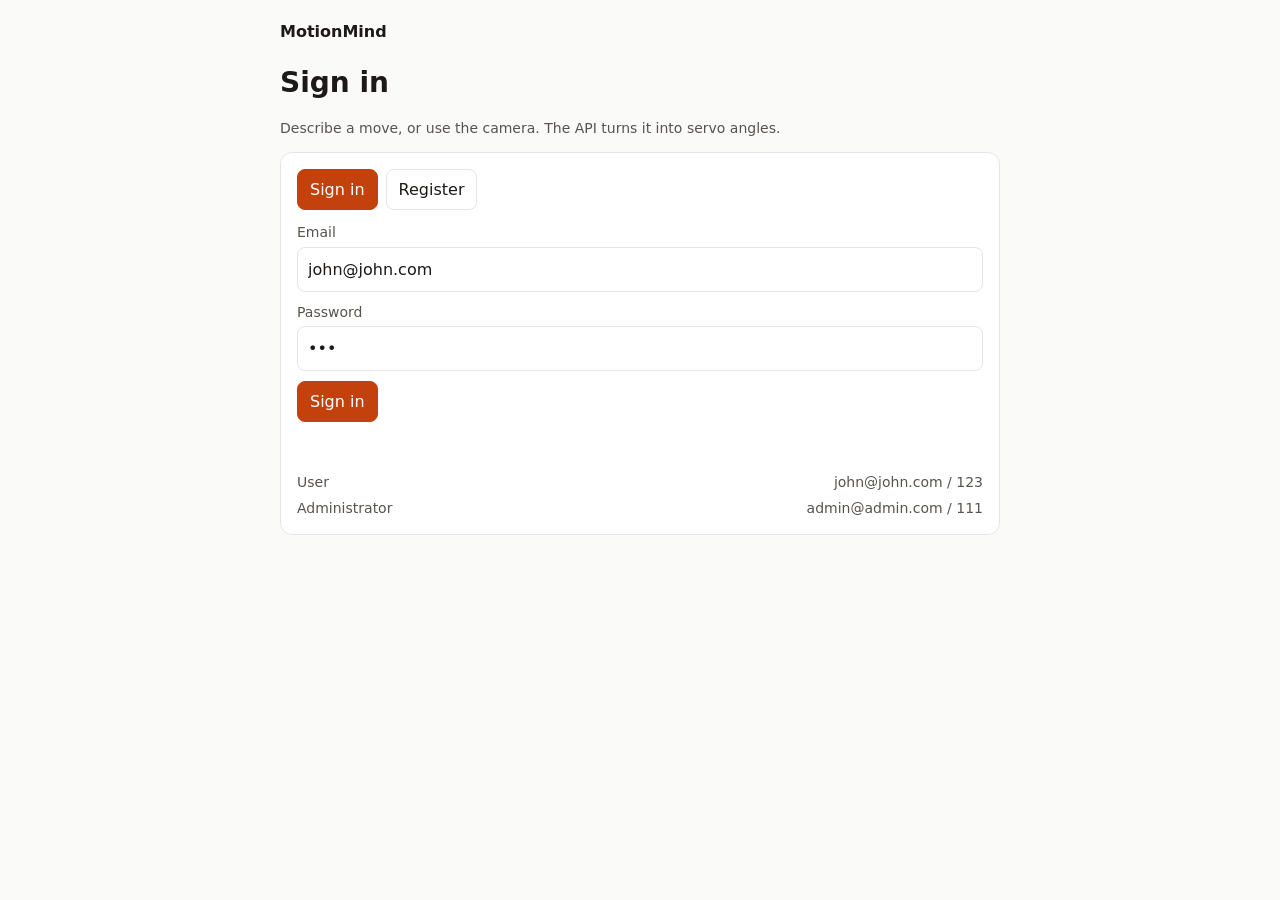
==== frontend/index.html @ e67c8437 "Add the MotionMind client, API, and Milestone 1 handoff files. The local VideoPrism checkpoint, virt" ====
<!DOCTYPE html>
<html lang="en">
<head>
  <meta charset="utf-8">
  <meta name="viewport" content="width=device-width, initial-scale=1">
  <title>MotionMind — Sign in</title>
  <link rel="stylesheet" href="css/app.css">
</head>
<body>
  <div class="shell">
    <header class="topbar">
      <a class="brand" href="index.html">MotionMind</a>
    </header>
    <main>
      <h1>Sign in</h1>
      <p class="fine">Describe a move, or use the camera. The API turns it into servo angles.</p>
      <section class="panel">
        <div class="tabs" role="tablist">
          <button type="button" id="show-login" role="tab" aria-selected="true" aria-controls="login-form">Sign in</button>
          <button type="button" id="show-register" role="tab" aria-selected="false" aria-controls="register-form">Register</button>
        </div>
        <form id="login-form">
          <label><span>Email</span><input name="email" type="email" autocomplete="username" required value="john@john.com"></label>
          <label><span>Password</span><input name="password" type="password" autocomplete="current-password" required value="123"></label>
          <button class="primary" type="submit">Sign in</button>
        </form>
        <form id="register-form" hidden>
          <label><span>Email</span><input name="email" type="email" autocomplete="username" required></label>
          <label><span>Password</span><input name="password" type="password" autocomplete="new-password" required minlength="3"></label>
          <button class="primary" type="submit">Create account</button>
          <p class="fine">New accounts are regular users.</p>
        </form>
        <p class="alert" id="form-error" role="alert"></p>
        <div class="accounts">
          <div><span>User</span><span>john@john.com / 123</span></div>
          <div><span>Administrator</span><span>admin@admin.com / 111</span></div>
        </div>
      </section>
    </main>
  </div>
  <script src="js/config.js"></script>
  <script src="js/api.js"></script>
  <script src="js/auth.js"></script>
</body>
</html>
---- frontend/css/app.css ----
:root {
  --ink: #1c1917;
  --muted: #57534e;
  --line: #e7e5e4;
  --bg: #fafaf9;
  --card: #fff;
  --accent: #c2410c;
  --danger: #b91c1c;
}

* { box-sizing: border-box; }

body {
  margin: 0;
  font-family: system-ui, sans-serif;
  color: var(--ink);
  background: var(--bg);
  line-height: 1.45;
}

a { color: var(--accent); }

button, input, textarea { font: inherit; color: inherit; }

button { cursor: pointer; }

.shell { width: min(720px, calc(100% - 32px)); margin: 0 auto; padding-bottom: 48px; }

.topbar {
  display: flex;
  justify-content: space-between;
  align-items: center;
  gap: 12px;
  padding: 20px 0;
}

.brand { color: inherit; text-decoration: none; font-weight: 700; }

.brand span { font-weight: 400; color: var(--muted); margin-left: 8px; }

.who { display: flex; align-items: center; gap: 8px; flex-wrap: wrap; }

h1 { font-size: 28px; margin: 0 0 8px; }

h2, h3 { margin: 0 0 8px; font-size: 18px; }

.panel {
  background: var(--card);
  border: 1px solid var(--line);
  border-radius: 12px;
  padding: 16px;
  margin-bottom: 16px;
}

.tabs { display: flex; gap: 8px; margin-bottom: 12px; }

button {
  border: 1px solid var(--line);
  background: #fff;
  border-radius: 8px;
  padding: 8px 12px;
}

.tabs button[aria-selected="true"], .primary {
  background: var(--accent);
  border-color: var(--accent);
  color: #fff;
}

.primary:disabled { opacity: 0.6; cursor: wait; }

label { display: block; margin: 10px 0; }

label span { display: block; margin-bottom: 4px; color: var(--muted); font-size: 14px; }

input, textarea {
  width: 100%;
  border: 1px solid var(--line);
  border-radius: 8px;
  padding: 10px;
  background: #fff;
}

textarea { min-height: 80px; resize: vertical; }

.alert { color: var(--danger); min-height: 1.2em; margin: 8px 0 0; }

.fine, .empty { color: var(--muted); font-size: 14px; }

.accounts { margin-top: 16px; color: var(--muted); font-size: 14px; }

.accounts div { display: flex; justify-content: space-between; gap: 12px; padding-top: 6px; }

.camera {
  width: 100%;
  margin-top: 8px;
  border-radius: 8px;
  background: #111;
  aspect-ratio: 4 / 3;
  object-fit: cover;
  transform: scaleX(-1);
}

.camera-actions, .actions { display: flex; gap: 8px; flex-wrap: wrap; margin-top: 10px; }

.arm-card svg { width: min(280px, 100%); height: auto; display: block; }

.readout { display: flex; gap: 12px; flex-wrap: wrap; margin: 8px 0; font-size: 14px; }

.readout b { font-weight: 600; }

.summary { margin-top: 0; }

.matches, .steps, .saved, .stack { display: grid; gap: 8px; margin-top: 8px; }

.match, .step, .saved button.row {
  text-align: left;
  width: 100%;
  border: 1px solid var(--line);
  background: #fff;
  border-radius: 8px;
  padding: 8px 10px;
}

.match header, .saved .row { display: flex; justify-content: space-between; gap: 8px; }

.bar { height: 6px; border-radius: 99px; background: var(--line); margin-top: 6px; overflow: hidden; }

.bar i { display: block; height: 100%; background: var(--accent); }

.step.active { border-color: var(--accent); }

.saved .entry { display: flex; gap: 8px; align-items: center; }

.saved .entry .row { flex: 1; }

.danger { border: 0; background: transparent; color: var(--danger); padding: 6px; }

.stats { display: flex; gap: 16px; flex-wrap: wrap; margin-bottom: 12px; }

.stat b { font-size: 24px; }

table { width: 100%; border-collapse: collapse; font-size: 14px; }

th, td { text-align: left; padding: 8px 6px; border-bottom: 1px solid var(--line); vertical-align: top; }

th { color: var(--muted); font-weight: 600; font-size: 12px; }

.stack { padding-left: 18px; margin: 8px 0; }
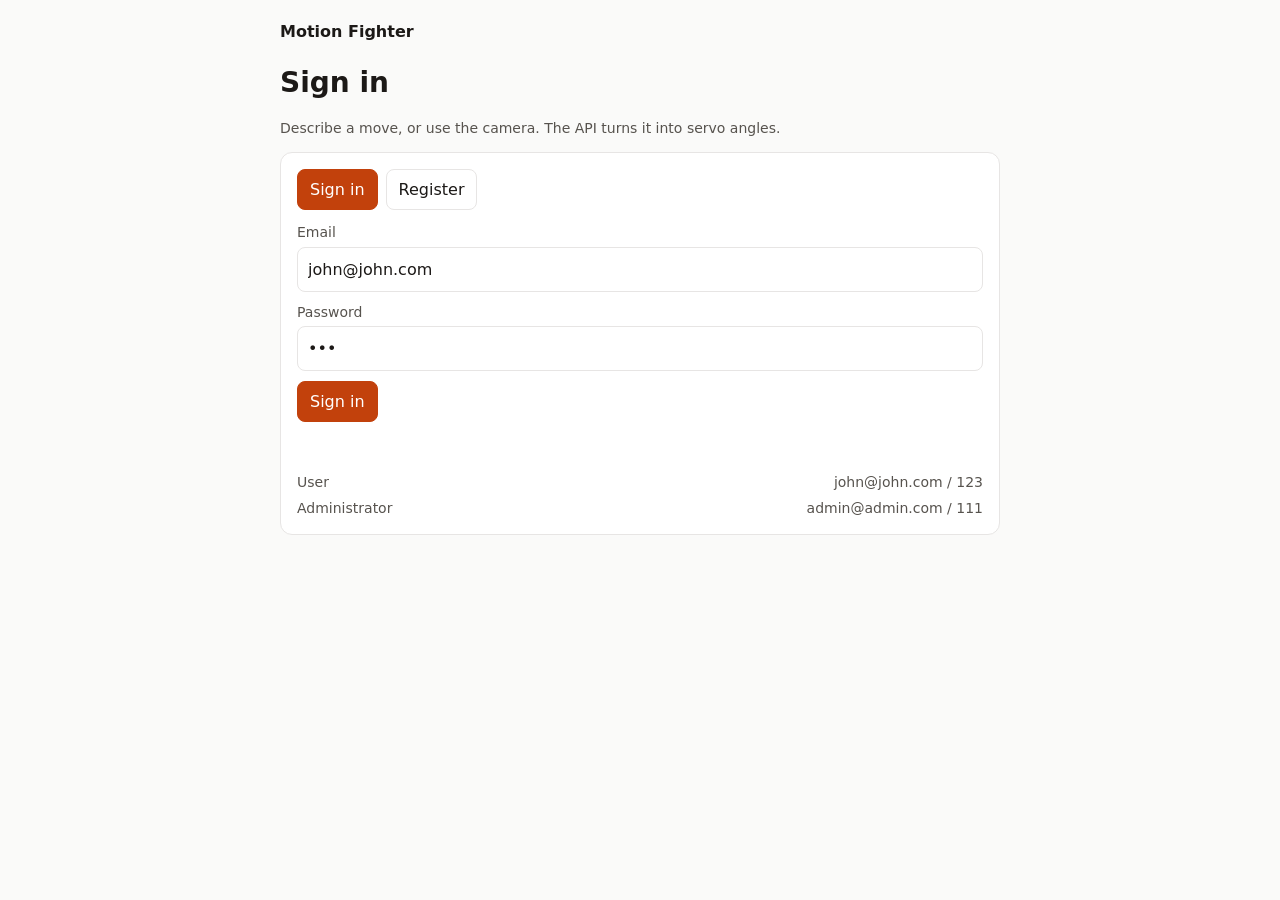
==== commit e3452b8a: "Rename the project to Motion Fighter." ====
--- a/frontend/index.html
+++ b/frontend/index.html
@@ -3,13 +3,13 @@
 <head>
   <meta charset="utf-8">
   <meta name="viewport" content="width=device-width, initial-scale=1">
-  <title>MotionMind — Sign in</title>
+  <title>Motion Fighter — Sign in</title>
   <link rel="stylesheet" href="css/app.css">
 </head>
 <body>
   <div class="shell">
     <header class="topbar">
-      <a class="brand" href="index.html">MotionMind</a>
+      <a class="brand" href="index.html">Motion Fighter</a>
     </header>
     <main>
       <h1>Sign in</h1>
